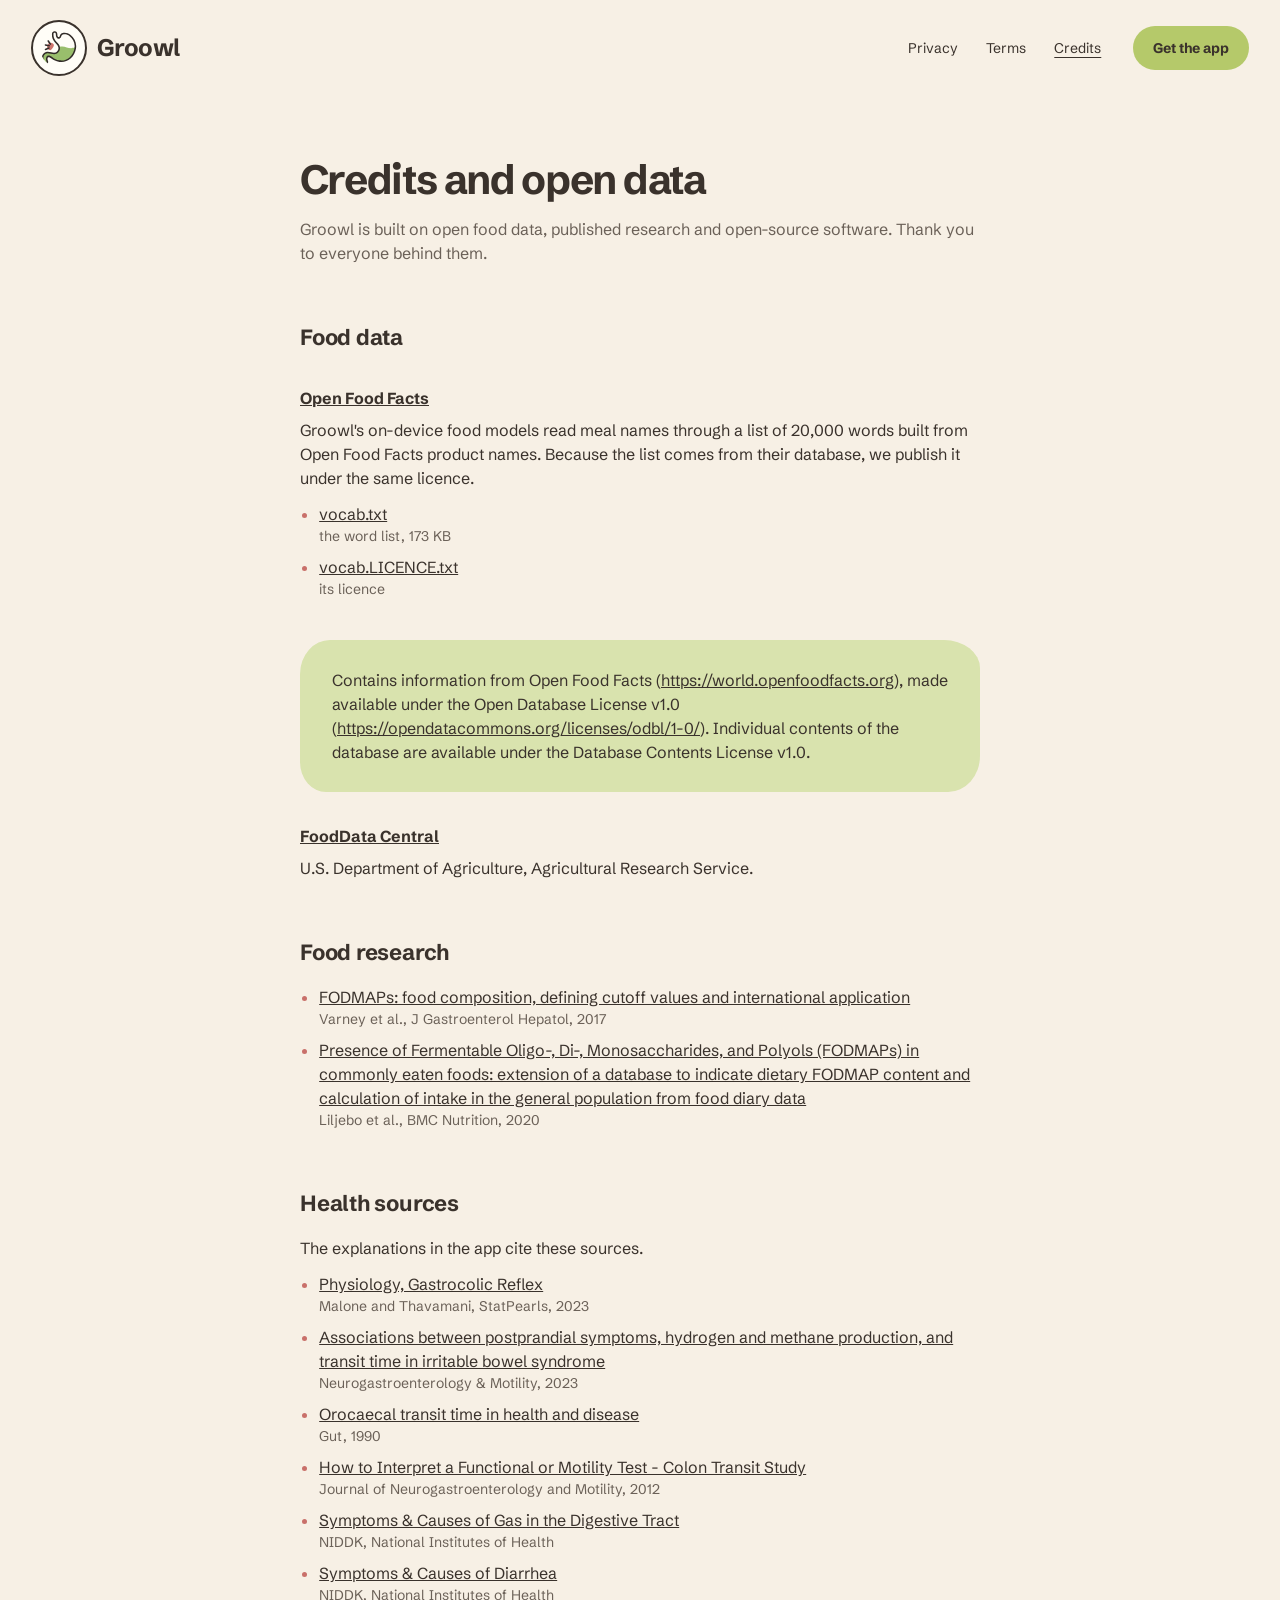
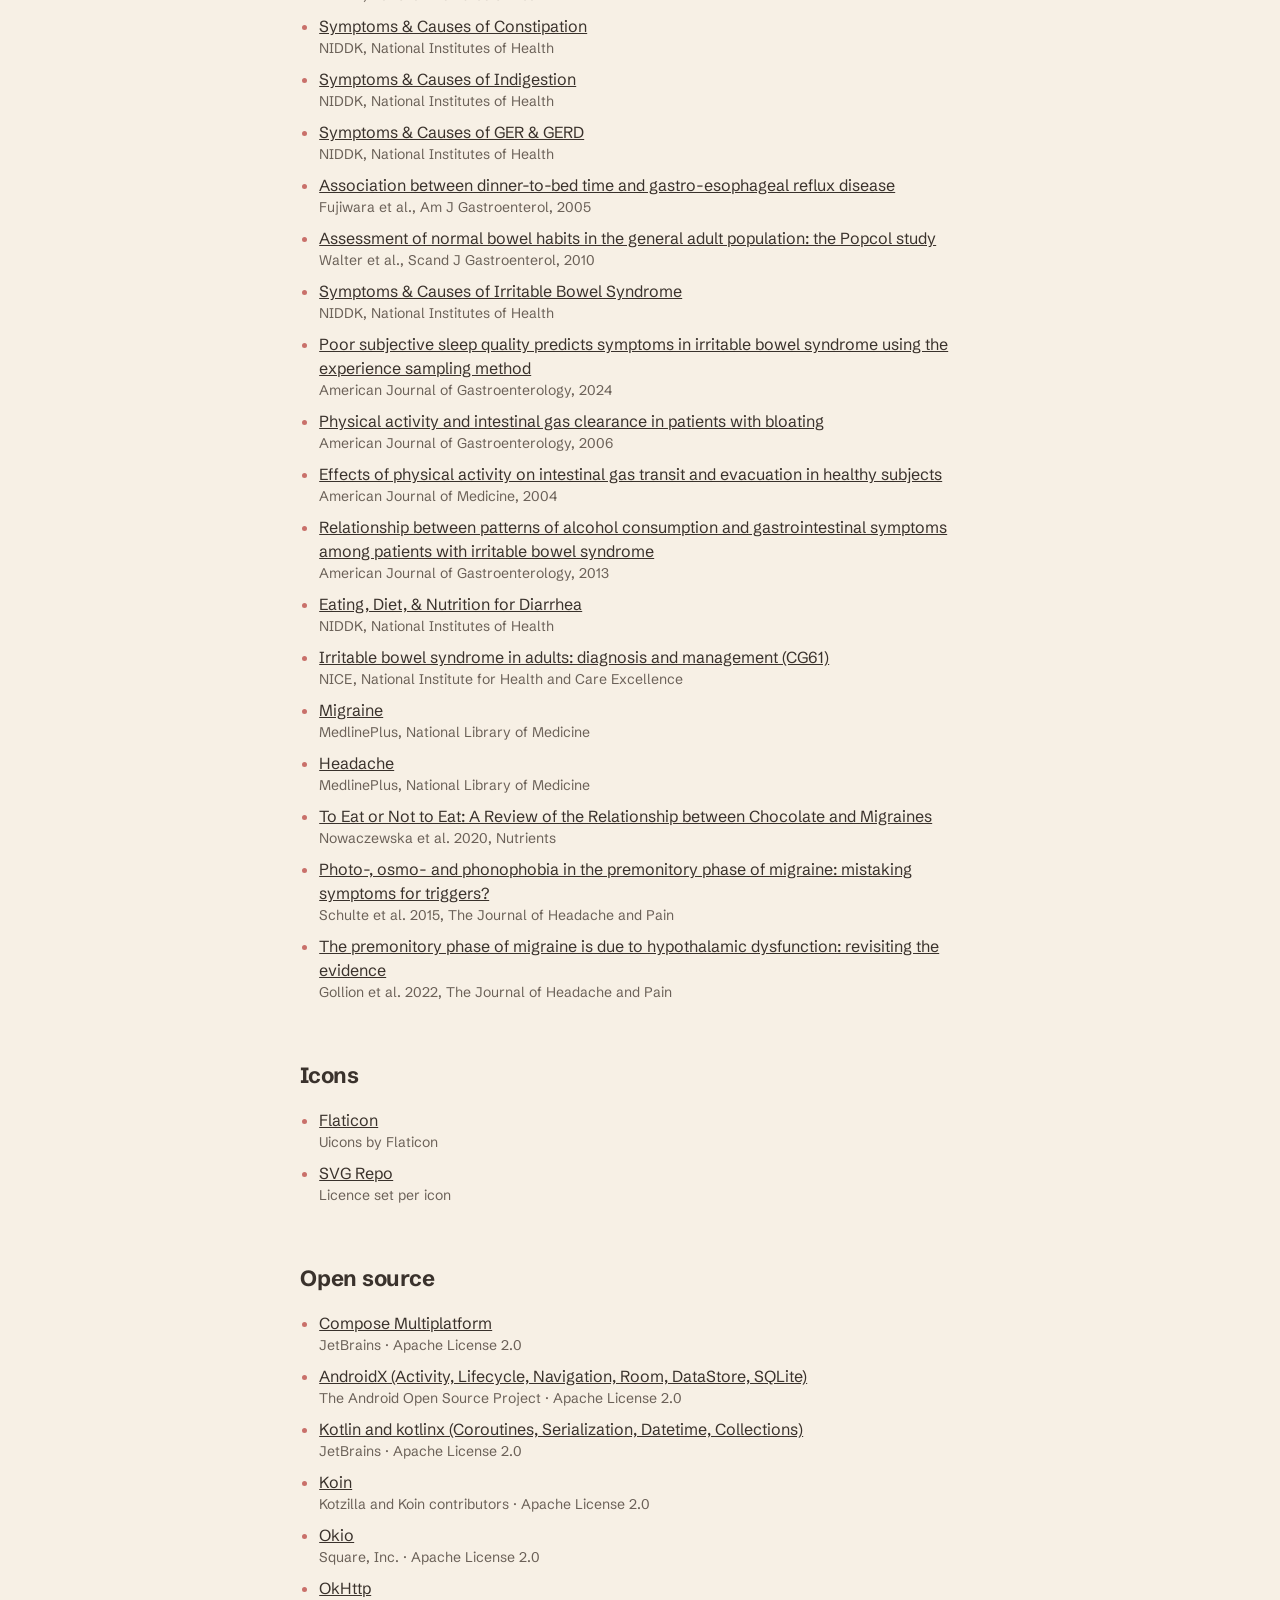
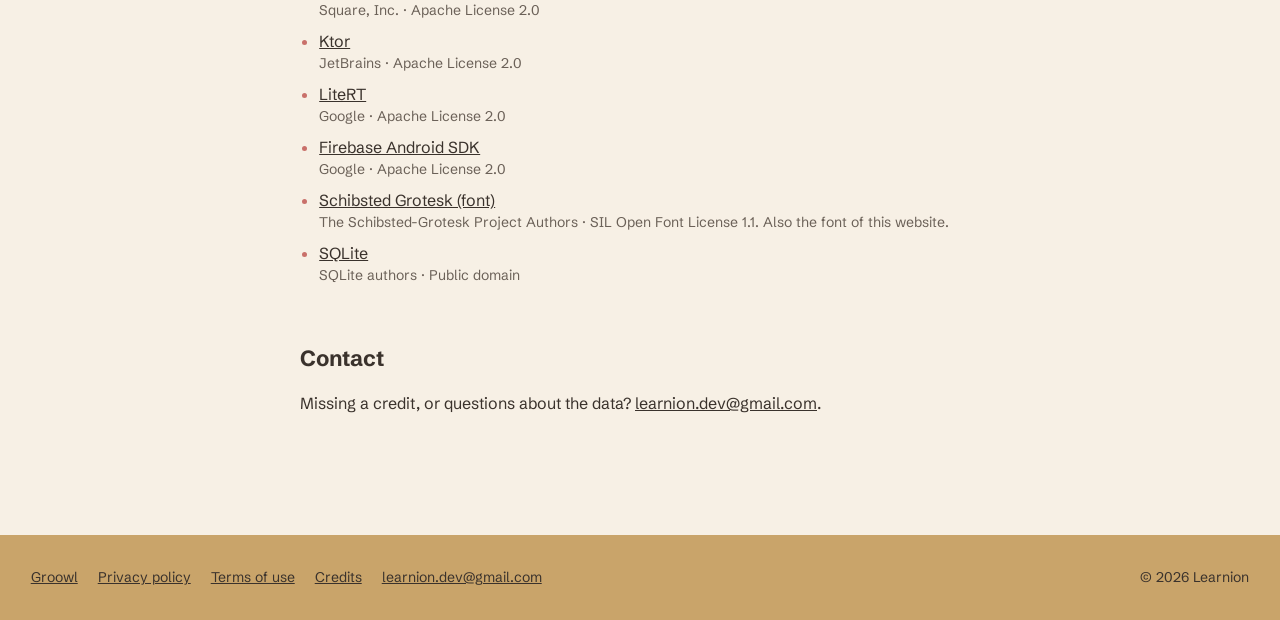
==== data/index.html @ b4c4817c "Updated screenshots and more" ====
<!doctype html>
<html lang="en">
<head>
  <meta charset="utf-8">
  <meta name="viewport" content="width=device-width, initial-scale=1">
  <title>Groowl credits</title>
  <link rel="canonical" href="https://groowl.app/data/">
  <meta name="description" content="The food data, research, icons and open-source software behind Groowl, and the open data files we publish.">
  <link rel="icon" href="../img/logo.svg" type="image/svg+xml">
  <link rel="stylesheet" href="../style.css">
</head>
<body class="doc-page">

<header class="bar">
  <a class="wordmark" href="../index.html"><img class="logo-light" src="../img/logo.svg" alt="" width="56" height="56"><img class="logo-dark" src="../img/logo-dark.svg" alt="" width="56" height="56">Groowl</a>
  <nav class="bar-links" aria-label="Legal">
    <a href="../privacy.html">Privacy</a>
    <a href="../terms.html">Terms</a>
    <a href="./" aria-current="page">Credits</a>
  </nav>
  <a class="btn btn-small" href="https://play.google.com/store/apps/details?id=com.learnion.groowl">Get the app</a>
</header>

<main class="doc">
  <h1>Credits and open data</h1>
  <p class="doc-date">Groowl is built on open food data, published research and open-source software. Thank you to everyone behind them.</p>

  <h2>Food data</h2>
  <h3><a href="https://world.openfoodfacts.org">Open Food Facts</a></h3>
  <p>Groowl's on-device food models read meal names through a list of 20,000 words built from Open Food Facts product names. Because the list comes from their database, we publish it under the same licence.</p>
  <ul>
    <li><a href="vocab.txt" download>vocab.txt</a> <span class="credit-meta">the word list, 173 KB</span></li>
    <li><a href="vocab.LICENCE.txt" download>vocab.LICENCE.txt</a> <span class="credit-meta">its licence</span></li>
  </ul>
  <section class="doc-summary">
    <p>Contains information from Open Food Facts (<a href="https://world.openfoodfacts.org">https://world.openfoodfacts.org</a>), made available under the Open Database License v1.0 (<a href="https://opendatacommons.org/licenses/odbl/1-0/">https://opendatacommons.org/licenses/odbl/1-0/</a>). Individual contents of the database are available under the Database Contents License v1.0.</p>
  </section>
  <h3><a href="https://fdc.nal.usda.gov">FoodData Central</a></h3>
  <p>U.S. Department of Agriculture, Agricultural Research Service.</p>

  <h2>Food research</h2>
  <ul>
    <li><a href="https://pubmed.ncbi.nlm.nih.gov/28244665/">FODMAPs: food composition, defining cutoff values and international application</a> <span class="credit-meta">Varney et al., J Gastroenterol Hepatol, 2017</span></li>
    <li><a href="https://pmc.ncbi.nlm.nih.gov/articles/PMC7499970/">Presence of Fermentable Oligo-, Di-, Monosaccharides, and Polyols (FODMAPs) in commonly eaten foods: extension of a database to indicate dietary FODMAP content and calculation of intake in the general population from food diary data</a> <span class="credit-meta">Liljebo et al., BMC Nutrition, 2020</span></li>
  </ul>

  <h2>Health sources</h2>
  <p>The explanations in the app cite these sources.</p>
  <ul>
      <li><a href="https://www.ncbi.nlm.nih.gov/books/NBK549888/">Physiology, Gastrocolic Reflex</a> <span class="credit-meta">Malone and Thavamani, StatPearls, 2023</span></li>
      <li><a href="https://pmc.ncbi.nlm.nih.gov/articles/PMC10078221/">Associations between postprandial symptoms, hydrogen and methane production, and transit time in irritable bowel syndrome</a> <span class="credit-meta">Neurogastroenterology &amp; Motility, 2023</span></li>
      <li><a href="https://pmc.ncbi.nlm.nih.gov/articles/PMC1378260/">Orocaecal transit time in health and disease</a> <span class="credit-meta">Gut, 1990</span></li>
      <li><a href="https://pmc.ncbi.nlm.nih.gov/articles/PMC3271260/">How to Interpret a Functional or Motility Test - Colon Transit Study</a> <span class="credit-meta">Journal of Neurogastroenterology and Motility, 2012</span></li>
      <li><a href="https://www.niddk.nih.gov/health-information/digestive-diseases/gas-digestive-tract/symptoms-causes">Symptoms &amp; Causes of Gas in the Digestive Tract</a> <span class="credit-meta">NIDDK, National Institutes of Health</span></li>
      <li><a href="https://www.niddk.nih.gov/health-information/digestive-diseases/diarrhea/symptoms-causes">Symptoms &amp; Causes of Diarrhea</a> <span class="credit-meta">NIDDK, National Institutes of Health</span></li>
      <li><a href="https://www.niddk.nih.gov/health-information/digestive-diseases/constipation/symptoms-causes">Symptoms &amp; Causes of Constipation</a> <span class="credit-meta">NIDDK, National Institutes of Health</span></li>
      <li><a href="https://www.niddk.nih.gov/health-information/digestive-diseases/indigestion-dyspepsia/symptoms-causes">Symptoms &amp; Causes of Indigestion</a> <span class="credit-meta">NIDDK, National Institutes of Health</span></li>
      <li><a href="https://www.niddk.nih.gov/health-information/digestive-diseases/acid-reflux-ger-gerd-adults/symptoms-causes">Symptoms &amp; Causes of GER &amp; GERD</a> <span class="credit-meta">NIDDK, National Institutes of Health</span></li>
      <li><a href="https://pubmed.ncbi.nlm.nih.gov/16393212/">Association between dinner-to-bed time and gastro-esophageal reflux disease</a> <span class="credit-meta">Fujiwara et al., Am J Gastroenterol, 2005</span></li>
      <li><a href="https://pubmed.ncbi.nlm.nih.gov/20205503/">Assessment of normal bowel habits in the general adult population: the Popcol study</a> <span class="credit-meta">Walter et al., Scand J Gastroenterol, 2010</span></li>
      <li><a href="https://www.niddk.nih.gov/health-information/digestive-diseases/irritable-bowel-syndrome/symptoms-causes">Symptoms &amp; Causes of Irritable Bowel Syndrome</a> <span class="credit-meta">NIDDK, National Institutes of Health</span></li>
      <li><a href="https://pmc.ncbi.nlm.nih.gov/articles/PMC10758350/">Poor subjective sleep quality predicts symptoms in irritable bowel syndrome using the experience sampling method</a> <span class="credit-meta">American Journal of Gastroenterology, 2024</span></li>
      <li><a href="https://pubmed.ncbi.nlm.nih.gov/17029608/">Physical activity and intestinal gas clearance in patients with bloating</a> <span class="credit-meta">American Journal of Gastroenterology, 2006</span></li>
      <li><a href="https://pubmed.ncbi.nlm.nih.gov/15063815/">Effects of physical activity on intestinal gas transit and evacuation in healthy subjects</a> <span class="credit-meta">American Journal of Medicine, 2004</span></li>
      <li><a href="https://pmc.ncbi.nlm.nih.gov/articles/PMC3697482/">Relationship between patterns of alcohol consumption and gastrointestinal symptoms among patients with irritable bowel syndrome</a> <span class="credit-meta">American Journal of Gastroenterology, 2013</span></li>
      <li><a href="https://www.niddk.nih.gov/health-information/digestive-diseases/diarrhea/eating-diet-nutrition">Eating, Diet, &amp; Nutrition for Diarrhea</a> <span class="credit-meta">NIDDK, National Institutes of Health</span></li>
      <li><a href="https://www.nice.org.uk/guidance/cg61">Irritable bowel syndrome in adults: diagnosis and management (CG61)</a> <span class="credit-meta">NICE, National Institute for Health and Care Excellence</span></li>
      <li><a href="https://medlineplus.gov/migraine.html">Migraine</a> <span class="credit-meta">MedlinePlus, National Library of Medicine</span></li>
      <li><a href="https://medlineplus.gov/headache.html">Headache</a> <span class="credit-meta">MedlinePlus, National Library of Medicine</span></li>
      <li><a href="https://pmc.ncbi.nlm.nih.gov/articles/PMC7146545/">To Eat or Not to Eat: A Review of the Relationship between Chocolate and Migraines</a> <span class="credit-meta">Nowaczewska et al. 2020, Nutrients</span></li>
      <li><a href="https://pmc.ncbi.nlm.nih.gov/articles/PMC4385011/">Photo-, osmo- and phonophobia in the premonitory phase of migraine: mistaking symptoms for triggers?</a> <span class="credit-meta">Schulte et al. 2015, The Journal of Headache and Pain</span></li>
      <li><a href="https://pmc.ncbi.nlm.nih.gov/articles/PMC9745986/">The premonitory phase of migraine is due to hypothalamic dysfunction: revisiting the evidence</a> <span class="credit-meta">Gollion et al. 2022, The Journal of Headache and Pain</span></li>
  </ul>

  <h2>Icons</h2>
  <ul>
    <li><a href="https://www.flaticon.com/uicons">Flaticon</a> <span class="credit-meta">Uicons by Flaticon</span></li>
    <li><a href="https://www.svgrepo.com">SVG Repo</a> <span class="credit-meta">Licence set per icon</span></li>
  </ul>

  <h2>Open source</h2>
  <ul>
    <li><a href="https://github.com/JetBrains/compose-multiplatform">Compose Multiplatform</a> <span class="credit-meta">JetBrains · Apache License 2.0</span></li>
    <li><a href="https://developer.android.com/jetpack/androidx">AndroidX (Activity, Lifecycle, Navigation, Room, DataStore, SQLite)</a> <span class="credit-meta">The Android Open Source Project · Apache License 2.0</span></li>
    <li><a href="https://github.com/Kotlin">Kotlin and kotlinx (Coroutines, Serialization, Datetime, Collections)</a> <span class="credit-meta">JetBrains · Apache License 2.0</span></li>
    <li><a href="https://github.com/InsertKoinIO/koin">Koin</a> <span class="credit-meta">Kotzilla and Koin contributors · Apache License 2.0</span></li>
    <li><a href="https://github.com/square/okio">Okio</a> <span class="credit-meta">Square, Inc. · Apache License 2.0</span></li>
    <li><a href="https://github.com/square/okhttp">OkHttp</a> <span class="credit-meta">Square, Inc. · Apache License 2.0</span></li>
    <li><a href="https://github.com/ktorio/ktor">Ktor</a> <span class="credit-meta">JetBrains · Apache License 2.0</span></li>
    <li><a href="https://github.com/google-ai-edge/LiteRT">LiteRT</a> <span class="credit-meta">Google · Apache License 2.0</span></li>
    <li><a href="https://github.com/firebase/firebase-android-sdk">Firebase Android SDK</a> <span class="credit-meta">Google · Apache License 2.0</span></li>
    <li><a href="https://github.com/schibsted/schibsted-grotesk">Schibsted Grotesk (font)</a> <span class="credit-meta">The Schibsted-Grotesk Project Authors · SIL Open Font License 1.1. Also the font of this website.</span></li>
    <li><a href="https://www.sqlite.org/copyright.html">SQLite</a> <span class="credit-meta">SQLite authors · Public domain</span></li>
  </ul>

  <h2>Contact</h2>
  <p>Missing a credit, or questions about the data? <a href="mailto:learnion.dev@gmail.com?subject=Groowl%20credits">learnion.dev@gmail.com</a>.</p>
</main>

<footer class="doc-foot">
  <p class="foot-links"><a href="../index.html">Groowl</a> <a href="../privacy.html">Privacy policy</a> <a href="../terms.html">Terms of use</a> <a href="./">Credits</a> <a href="mailto:learnion.dev@gmail.com">learnion.dev@gmail.com</a></p>
  <p>© 2026 Learnion</p>
</footer>
</body>
</html>
---- style.css ----
/* Groowl landing page. Colours come from the app (core/ui/theme/color/Colors.kt) and the logo. */

/* Self-hosted so visitors' IPs never reach Google (GDPR). Variable font: one file covers 400-700. */
@font-face {
  font-family: "Schibsted Grotesk";
  font-weight: 400 700;
  font-display: swap;
  src: url(fonts/schibsted-grotesk-latin-ext.woff2) format("woff2");
  unicode-range: U+0100-02BA, U+02BD-02C5, U+02C7-02CC, U+02CE-02D7, U+02DD-02FF, U+0304, U+0308, U+0329, U+1D00-1DBF, U+1E00-1E9F, U+1EF2-1EFF, U+2020, U+20A0-20AB, U+20AD-20C4, U+2113, U+2C60-2C7F, U+A720-A7FF;
}
@font-face {
  font-family: "Schibsted Grotesk";
  font-weight: 400 700;
  font-display: swap;
  src: url(fonts/schibsted-grotesk-latin.woff2) format("woff2");
  unicode-range: U+0000-00FF, U+0131, U+0152-0153, U+02BB-02BC, U+02C6, U+02DA, U+02DC, U+0304, U+0308, U+0329, U+2000-206F, U+20AC, U+2122, U+2191, U+2193, U+2212, U+2215, U+FEFF, U+FFFD;
}

:root {
  --bg: #F7F0E5;
  --surface: #FFFDF7;
  --step: #EFE7DA;
  --ink: #3A322C;
  --muted: #6B6158;
  --accent: #B5C96A;
  --on-accent: #3A322C;

  /* the logo's three off-register fills */
  --olive: #B5C96A;
  --ochre: #C9A46A;
  --clay: #C9706A;
  --field-olive: #D9E3AE;
  --field-ochre: #E6D2AE;
  --field-clay: #EBC2BE;

  --s-display: clamp(40px, 6vw, 96px);
  --s-head: clamp(28px, 3.2vw, 52px);
  --s-statement: clamp(20px, 1.9vw, 28px);
  --s-body: 16px;
  --s-small: 14px;

  --margin: clamp(16px, 2.4vw, 36px);
  --gap: clamp(120px, 14vw, 220px);
  --sketch-radius: 30px 36px 32px 26px / 34px 28px 36px 30px;
  --ease: cubic-bezier(.2, .7, .2, 1);
  color-scheme: light;
}

@media (prefers-color-scheme: dark) {
  :root:not([data-theme="light"]) {
    --bg: #191A17; --surface: #262724; --step: #222420; --ink: #F5EFE4; --muted: #B8AFA2;
    --field-olive: #3A4426; --field-ochre: #4A3D27; --field-clay: #4C2F2C;
    color-scheme: dark;
  }
}
:root[data-theme="dark"] {
  --bg: #191A17; --surface: #262724; --step: #222420; --ink: #F5EFE4; --muted: #B8AFA2;
  --field-olive: #3A4426; --field-ochre: #4A3D27; --field-clay: #4C2F2C;
  color-scheme: dark;
}

*, *::before, *::after { box-sizing: border-box; }
html { -webkit-text-size-adjust: 100%; }
body {
  margin: 0;
  background: var(--bg);
  color: var(--ink);
  font-family: "Schibsted Grotesk", system-ui, sans-serif;
  font-size: var(--s-body);
  line-height: 1.5;
  overflow-x: clip;
  transition: background-color .4s, color .4s;
}
img { display: block; max-width: 100%; height: auto; }
a { color: inherit; }
h1, h2, p { margin: 0; }
:focus-visible { outline: 3px solid var(--clay); outline-offset: 4px; border-radius: 6px; }
::selection { background: var(--olive); color: #3A322C; }
.sr { position: absolute; width: 1px; height: 1px; overflow: hidden; clip-path: inset(50%); white-space: nowrap; }

/* ---------- the logo's device: ink line over a colour patch slipped out of register ---------- */
.sketch { position: relative; isolation: isolate; margin: 0; }
.sketch::before {
  content: "";
  position: absolute; inset: 0; z-index: -1;
  background: var(--tone, var(--olive));
  border-radius: var(--sketch-radius);
  transform: translate(14px, 14px) rotate(1.6deg);
}
.sketch img, .sketch video {
  border: 3px solid var(--ink);
  border-radius: var(--sketch-radius);
  background: var(--surface);
}
.tone-olive { --tone: var(--olive); --field: var(--field-olive); }
.tone-ochre { --tone: var(--ochre); --field: var(--field-ochre); }
.tone-clay { --tone: var(--clay); --field: var(--field-clay); }
.tone-ink { --tone: var(--ink); --field: var(--ink); }

/* ---------- bar ---------- */
.bar {
  position: absolute; inset: 0 0 auto; z-index: 5;
  display: flex; align-items: center; gap: 32px;
  padding: 20px var(--margin);
  font-size: var(--s-small);
}
.wordmark {
  display: flex; align-items: center; gap: 10px;
  font-weight: 700; font-size: 24px; letter-spacing: -0.02em; text-decoration: none;
}
.wordmark img { width: 56px; height: 56px; padding: 7px; border-radius: 50%; background: var(--surface); border: 2px solid var(--ink); }
.logo-dark { display: none; }
.bar-links { display: flex; gap: 28px; margin-left: auto; }
.bar-links a { text-decoration: none; }
.bar-links a:hover { text-decoration: underline; text-underline-offset: 4px; }

.btn {
  display: inline-flex; align-items: center; justify-content: center;
  border-radius: 999px; background: var(--accent); color: var(--on-accent);
  font-weight: 700; text-decoration: none;
  transition: transform .2s var(--ease), background-color .2s;
}
.btn-small { padding: 10px 20px; min-height: 44px; }
.btn:hover { background: var(--ochre); }
.btn:active, .play:active { transform: scale(.96); }
.play { display: inline-block; border-radius: 10px; transition: transform .2s var(--ease); }
.play:hover { transform: translateY(-2px); }
.play img { width: 188px; height: auto; }

/* ---------- phone frame: an Android bezel drawn in CSS around a real screenshot ---------- */
.device {
  position: relative;
  padding: 2.6%;
  background: #2A2420;
  border: 2px solid #4A403A;
  border-radius: 13% / 6%;
}
.device::before { /* punch-hole camera */
  content: ""; position: absolute; z-index: 2; top: 2.6%; left: 50%;
  width: 3.4%; aspect-ratio: 1; border-radius: 50%;
  background: #120F0D; transform: translateX(-50%);
}
.device::after { /* power key */
  content: ""; position: absolute; right: -2.4%; top: 22%;
  width: 1.6%; height: 9%; border-radius: 0 3px 3px 0; background: #4A403A;
}
:root[data-theme="dark"] .device { border-color: #6E625A; }
@media (prefers-color-scheme: dark) { :root:not([data-theme="light"]) .device { border-color: #6E625A; } }
.device-screen { overflow: hidden; border-radius: 10% / 4.6%; background: #F7F0E5; }
.device-screen img, .device-screen video { display: block; width: 100%; height: auto; }

/* ---------- hero ---------- */
.hero {
  display: grid; grid-template-columns: repeat(12, 1fr); column-gap: 24px; align-items: center;
  min-height: 100svh; padding: 112px var(--margin) 48px;
  overflow: clip;
}
.hero-text { grid-column: 1 / 6; position: relative; z-index: 1; }
.hero-title { font-size: clamp(40px, 4.6vw, 76px); font-weight: 700; letter-spacing: -0.045em; line-height: .95; }
.hero-lede { max-width: 34ch; margin: 24px 0 28px; font-size: 18px; line-height: 1.4; }
.hero-facts { display: flex; flex-wrap: wrap; gap: 8px 24px; margin: 28px 0 0; padding: 0; list-style: none; font-size: var(--s-small); }
.hero-facts li { display: flex; align-items: center; gap: 8px; }
.hero-facts li::before { content: ""; width: 8px; height: 8px; border-radius: 50%; background: var(--olive); }

/* three phones fanned on one tilted plane, two real UI cards lifted off it */
.hero-stage { grid-column: 6 / 13; height: min(82svh, 760px); perspective: 2000px; }
.fan {
  --phone: min(15.5vw, 280px);
  position: relative; height: 100%;
  transform-style: preserve-3d;
  transform: rotateX(16deg) rotateY(-20deg) rotateZ(5deg);
}
.fan .device { position: absolute; width: var(--phone); }
.fan-back  { left: 2%;  top: 10%; transform: translateZ(-90px); }
.fan-front { left: 34%; top: 2%;  transform: translateZ(40px); }
.fan-side  { left: 66%; top: 14%; transform: translateZ(-30px); }
.fan-side .device-screen { aspect-ratio: 1080 / 2424; }
.fan-side .device-screen img { height: 100%; object-fit: cover; object-position: top; }
.chip { position: absolute; width: calc(var(--phone) * 1.15); isolation: isolate; }
.chip::before {
  content: ""; position: absolute; inset: 0; z-index: -1;
  background: var(--tone); border-radius: 18px; transform: translate(10px, 10px) rotate(2deg);
}
.chip img { border: 2.5px solid #3A322C; border-radius: 18px; background: #FFFDF7; }
.chip-symptom { left: 58%; top: 2%; transform: translateZ(160px) rotateZ(-4deg); }
.chip-dots { left: 12%; bottom: 8%; transform: translateZ(200px) rotateZ(3deg); }

/* ---------- flows: words left, the real app right ---------- */
.flows { overflow-x: clip; display: grid; gap: clamp(120px, 12vw, 200px); padding: var(--gap) var(--margin) 0; }
.flow, .showcase-stage {
  display: grid; grid-template-columns: repeat(12, 1fr); column-gap: 24px; align-items: center;
}
.flow-text { grid-column: 1 / 7; }
.flow-title { font-size: var(--s-head); font-weight: 700; letter-spacing: -0.04em; line-height: 1; }
.flow-lede { max-width: 34ch; margin-top: 20px; font-size: 18px; line-height: 1.4; }
.flow-points { max-width: 40ch; margin: 28px 0 0; padding-left: 1.1em; display: grid; gap: 10px; }
.flow-points li::marker { color: var(--clay); }
/* every flow shows a whole phone screen inside the CSS device frame */
.flows { --phone-w: 290px; --phone-h: calc(var(--phone-w) * 2424 / 1080); }
.flow-media { grid-column: 8 / 13; justify-self: start; width: calc(var(--phone-w) * 1.055); margin: 0; perspective: 1400px; position: relative; isolation: isolate; }
.flow-media::before { /* the logo's colour patch, slipped out of register behind the phone */
  content: ""; position: absolute; inset: 14% -22% -2% -18%; z-index: -1;
  background: var(--tone); border-radius: 40% 46% 38% 52% / 34% 30% 40% 36%;
}
.flow-media .device { transform: rotateY(-16deg) rotateX(5deg); transition: transform 1.1s var(--ease); }
.flow-media.is-in .device, .flow-media:hover .device { transform: rotateY(-6deg) rotateX(2deg); }
.flow-video { display: block; width: 100%; height: var(--phone-h); object-fit: cover; object-position: top; }
.showcase-frame .device, .showcase-frame.is-in .device { transform: rotateY(-6deg) rotateX(2deg); }

/* the third flow: pinned, the app's own screen pans with the scroll */
.showcase { grid-template-columns: 1fr; }
.showcase-stage { grid-column: 1 / -1; }
.showcase-clip {
  position: relative; overflow: hidden;
  width: var(--phone-w); height: var(--phone-h);
}
.showcase-screen {
  width: 100%; height: auto; max-width: none;
  border: 0; border-radius: 0;
  transform: translateY(-12.8%); /* without the scroll handler, rest on the pattern card (520 / 4061) */
  will-change: transform;
}
/* the app bar stays put while the screen scrolls under it, as in the app */
.showcase-bar {
  position: absolute; inset: 0 0 auto; height: calc(100% * 330 / 2424);
  background: url("img/screen-symptom-long.webp") top / 100% auto no-repeat;
}
.showcase-notes { list-style: none; max-width: 40ch; margin: 32px 0 0; padding: 0; display: grid; gap: 20px; }
.note { padding-left: 20px; border-left: 4px solid transparent; transition: opacity .4s var(--ease), border-color .4s; }
.pinned .showcase { height: 200svh; align-items: start; }
.pinned .showcase-stage { position: sticky; top: 0; height: 100svh; }
.pinned .note:not(.is-active) { opacity: .32; }
.pinned .note.is-active { border-left-color: var(--olive); }

/* ---------- features: one line each, three real screens ---------- */
.features { padding: var(--gap) var(--margin) 0; }
.features-title { font-size: var(--s-head); font-weight: 700; letter-spacing: -0.04em; line-height: 1; margin-bottom: 48px; }
.feature-shots { display: flex; justify-content: center; gap: clamp(20px, 4vw, 64px); margin-top: 72px; }
.feature-shots figure { width: min(240px, 28vw); margin: 0; }
.feature-shots figcaption { margin-top: 16px; font-size: var(--s-small); color: var(--muted); text-align: center; }
.feature-shots figcaption strong { display: block; margin-bottom: 2px; font-size: var(--s-body); color: var(--ink); }
section[id] { scroll-margin-top: 24px; }
.feature-shots figure:nth-child(2) { margin-top: 32px; }

/* ---------- switches ---------- */
.switches { padding-top: var(--gap); }
.switches-title {
  padding: 0 var(--margin) 48px;
  font-size: var(--s-head); font-weight: 700; letter-spacing: -0.04em; line-height: 1;
}
.bands { list-style: none; margin: 0; padding: 0; }
.band {
  display: flex; align-items: center; justify-content: space-between; gap: 24px;
  padding: 22px var(--margin);
  transition: background-color .45s var(--ease);
}
.band-line { display: block; font-size: var(--s-statement); font-weight: 700; letter-spacing: -0.02em; color: var(--muted); transition: color .3s; }
.band-more { display: block; max-width: 58ch; margin-top: 8px; font-size: var(--s-body); max-height: 0; opacity: 0; overflow: hidden; transition: max-height .45s var(--ease), opacity .35s; }
.band.is-on { background: var(--field); }
.band.is-on .band-line { color: var(--ink); }
.band.is-on .band-more { max-height: 6em; opacity: 1; }
.band.tone-ink.is-on { background: var(--surface); }
.switch {
  flex: none; position: relative;
  width: 2.6em; height: 1.4em; font-size: var(--s-statement);
  border: 3px solid var(--ink); border-radius: 999px;
  background: var(--bg); cursor: pointer;
  transition: background-color .25s, transform .15s;
}
.switch::after {
  content: ""; position: absolute; top: 50%; left: .14em;
  width: .9em; height: .9em; border-radius: 50%;
  background: var(--ink); transform: translateY(-50%);
  transition: transform .3s var(--ease);
}
.switch[aria-checked="true"] { background: var(--tone); }
.switch[aria-checked="true"]::after { transform: translate(1.1em, -50%); }
.tone-ink .switch[aria-checked="true"]::after { background: var(--bg); }
.switch:active { transform: scale(.94); }

/* ---------- faq ---------- */
.faq { display: grid; grid-template-columns: repeat(12, 1fr); column-gap: 24px; padding: var(--gap) var(--margin); }
.faq-title { grid-column: 1 / -1; font-size: var(--s-head); font-weight: 700; letter-spacing: -0.04em; line-height: 1; margin-bottom: 80px; }
.faq-list { grid-column: 5 / 13; display: grid; gap: 12px; }
.faq details { border-radius: 18px; padding: 12px 24px; margin: 0 -24px; transition: background-color .3s; }
.faq details[open] { background: var(--step); }
.faq summary {
  list-style: none; cursor: pointer;
  display: flex; justify-content: space-between; align-items: center; gap: 24px;
  font-size: 18px; padding: 10px 0;
}
.faq summary::-webkit-details-marker { display: none; }
.faq summary::after {
  content: ""; flex: none; width: 12px; height: 12px;
  border-right: 2.5px solid var(--ink); border-bottom: 2.5px solid var(--ink);
  transform: rotate(45deg) translateY(-3px); transition: transform .3s var(--ease);
}
.faq details[open] summary::after { transform: rotate(-135deg); }
.faq summary:hover { color: var(--muted); }
.faq details p { max-width: 52ch; padding: 4px 0 16px; font-size: var(--s-body); }

/* ---------- close, inverted ---------- */
.close {
  min-height: 0;
  display: flex; flex-direction: column; justify-content: space-between;
  padding: 120px var(--margin) 40px;
  background: #3A322C; color: #F7F0E5;
}
/* the logo's ink line turns light on the dark page; the page's own theme switch flips it too */
:root[data-theme="dark"] .logo-light { display: none; }
:root[data-theme="dark"] .logo-dark { display: block; }
@media (prefers-color-scheme: dark) {
  :root:not([data-theme="light"]) .logo-light { display: none; }
  :root:not([data-theme="light"]) .logo-dark { display: block; }
}
:root[data-theme="dark"] .close { background: #F7F0E5; color: #3A322C; }
@media (prefers-color-scheme: dark) { :root:not([data-theme="light"]) .close { background: #F7F0E5; color: #3A322C; } }
.close-title { max-width: 9em; font-size: var(--s-display); font-weight: 700; letter-spacing: -0.045em; line-height: .92; }
.close-foot { display: flex; justify-content: space-between; align-items: flex-end; gap: 24px; margin-top: 80px; }
.close-foot p { max-width: 34ch; font-size: var(--s-body); }

/* ---------- footer ---------- */
.foot {
  min-height: 0;
  display: flex; flex-direction: column;
  padding: 40px var(--margin) 28px;
  background: var(--ochre); color: #3A322C;
}
.foot-top { display: flex; justify-content: space-between; gap: 24px; font-size: var(--s-small); }
.foot-note { display: flex; gap: 12px; align-items: flex-start; max-width: 52ch; }
.foot-note img { flex: none; padding: 6px; border-radius: 50%; background: #FFFDF7; border: 2px solid #3A322C; }
.foot-title { margin-top: 120px; font-size: clamp(36px, 7vw, 120px); font-weight: 700; letter-spacing: -0.05em; line-height: .92; }
.foot-title a { text-decoration: none; }
.foot-title a:hover { text-decoration: underline; text-decoration-thickness: .06em; text-underline-offset: .08em; }
.foot-meta {
  display: grid; grid-template-columns: 1fr 2fr 1fr; gap: 24px; align-items: start;
  margin-top: 40px; font-size: var(--s-small);
}
.foot-meta p:last-child { text-align: right; }
.foot-links { display: flex; flex-wrap: wrap; gap: 8px 20px; }

/* ---------- privacy and terms pages ---------- */
.doc-page .bar { position: static; }
.doc { max-width: 68ch; margin: 0 auto; padding: 64px var(--margin) 120px; box-sizing: content-box; }
.doc h1 { font-size: var(--s-head); font-weight: 700; letter-spacing: -0.04em; line-height: 1; }
.doc-date { margin-top: 16px; color: var(--muted); font-size: var(--s-small); }
.doc h2 { margin: 56px 0 16px; font-size: 22px; letter-spacing: -0.01em; }
.doc h3 { margin: 32px 0 8px; font-size: var(--s-body); }
.doc p, .doc li { font-size: var(--s-body); }
.doc p + p, .doc ul + p { margin-top: 14px; }
.doc ul { margin: 12px 0 0; padding-left: 1.2em; display: grid; gap: 8px; }
.doc li::marker { color: var(--clay); }
.doc { overflow-wrap: anywhere; } /* long URLs in the ODbL notice on narrow phones */
.credit-meta { display: block; color: var(--muted); font-size: var(--s-small); }
.doc-summary { margin-top: 40px; padding: 28px 32px; background: var(--field-olive); border-radius: var(--sketch-radius); }
.doc-summary h2 { margin-top: 0; }
.doc-foot { display: flex; justify-content: space-between; flex-wrap: wrap; gap: 16px; padding: 32px var(--margin); background: var(--ochre); color: #3A322C; font-size: var(--s-small); }
.bar-links a[aria-current="page"] { text-decoration: underline; text-underline-offset: 4px; }

/* ---------- entrances (content stays visible without script) ---------- */
.hero-title, .hero-lede, .hero .play, .hero-facts { animation: rise .9s var(--ease) both; }
.hero-lede { animation-delay: .08s; }
.hero .play { animation-delay: .16s; }
.hero-facts { animation-delay: .24s; }
.fan .device { animation: rise-phone 1.1s var(--ease) both; }
.fan-back { animation-delay: .1s; }
.fan-front { animation-delay: .2s; }
.fan-side { animation-delay: .3s; }
.chip { animation: rise-phone 1s var(--ease) .5s both, drift 7s ease-in-out 1.6s infinite alternate; }
@keyframes rise-phone { from { opacity: 0; translate: 0 60px; } }
@keyframes drift { to { translate: 0 -12px; } }
@keyframes rise { from { opacity: 0; transform: translateY(24px); } }
.sketch img, .sketch video { transition: transform .4s var(--ease); }
.sketch:hover > img, .sketch:hover > video { transform: translate(-4px, -4px); }
.js .faq-list details.reveal:nth-child(2) { transition-delay: .06s; }
.js .faq-list details.reveal:nth-child(3) { transition-delay: .12s; }
.js .faq-list details.reveal:nth-child(4) { transition-delay: .18s; }
.js .faq-list details.reveal:nth-child(5) { transition-delay: .24s; }
.js .faq-list details.reveal:nth-child(6) { transition-delay: .3s; }

.js .reveal { opacity: 0; transform: translateY(24px); transition: opacity .7s var(--ease), transform .7s var(--ease); }
.js .reveal.is-in { opacity: 1; transform: none; }
.js .flow-media.reveal { transition-delay: .12s; }
.js .close-foot.reveal { transition-delay: .12s; }

@media (min-width: 1025px) {
  .close { min-height: 90svh; }
}

/* ---------- tablet ---------- */
@media (max-width: 1024px) {
  .hero { grid-template-columns: 1fr; row-gap: 24px; }
  .hero-text, .hero-stage { grid-column: 1; }
  .hero-stage { height: 80vw; }
  .fan { --phone: 26vw; }
  .fan-back { left: 10%; }
  .fan-front { left: 38%; }
  .fan-side { left: 66%; }
  .chip-dots { left: 16%; }
  .flows { --phone-w: min(280px, 34vw); }
  .bar-links { display: none; }
  .doc-page .bar-links { display: flex; gap: 16px; margin-left: auto; }
  .doc-page .bar .btn-small { display: none; }
  .bar .btn-small { margin-left: auto; }
  .faq-list { grid-column: 1 / -1; }
  .faq details { margin: 0 calc(var(--margin) * -1); padding: 8px var(--margin); }
}

/* ---------- phone: its own composition ---------- */
@media (max-width: 720px) {
  :root { --s-body: 16px; --gap: 96px; }
  .bar { padding: 14px var(--margin); }
  .hero { padding: 96px var(--margin) 24px; min-height: 0; }
  .hero-title { font-size: 10vw; }
  .hero-lede { font-size: 16px; margin: 20px 0 24px; }
  .hero-stage { height: 132vw; margin-top: 32px; }
  .fan { --phone: 38vw; }
  .fan-back { left: -2%; }
  .fan-front { left: 28%; }
  .fan-side { left: 60%; }
  .chip { width: 50vw; }
  .chip-symptom { top: 14%; }
  .chip-dots { left: 6%; }
  .flow, .showcase-stage { grid-template-columns: 1fr; row-gap: 40px; }
  .flow-text, .flow-media { grid-column: 1; }
  .pinned .showcase-stage { row-gap: 16px; align-content: center; }
  .pinned .showcase .flow-lede, .pinned .showcase-notes .note:not(.is-active) { display: none; }
  .pinned .showcase-notes { margin-top: 16px; min-height: 5.5em; }
  .flow-title { font-size: 7.4vw; }
  .flow-lede { font-size: 16px; margin-top: 16px; }
  .flow-media { width: min(260px, 80%); }
  .flows { --phone-w: min(240px, 26svh); }
  .switches-title { font-size: 7.4vw; }
  .features-title { font-size: 7.4vw; margin-bottom: 32px; }
  .feature-shots { gap: 12px; margin-top: 48px; }
  .feature-shots figure { width: calc((100vw - 2 * var(--margin) - 24px) / 3); }
  .feature-shots figcaption { font-size: 12px; }
  .feature-shots figure:nth-child(2) { margin-top: 16px; }
  .band-line { font-size: min(5.4vw, 20px); }
  .switch { font-size: 20px; }
  .faq-title { font-size: 8.6vw; margin-bottom: 40px; }
  .faq summary { font-size: 16px; }
  .faq details { margin: 0 calc(var(--margin) * -1); padding: 8px var(--margin); border-radius: 0; }
  .close { min-height: 0; padding-top: 80px; }
  .close-foot { margin-top: 48px; }
  .close-title { font-size: 8.6vw; }
  .close-foot { display: block; }
  .close-foot p { margin-bottom: 24px; }
  .foot-top { flex-direction: column; }
  .foot-title { font-size: 9vw; margin-top: 72px; }
  .foot-meta { grid-template-columns: 1fr; gap: 10px; }
  .foot-meta p:last-child { text-align: left; }
}

@media (prefers-reduced-motion: reduce) {
  .hero-title, .hero-lede, .hero .play, .hero-facts, .fan .device, .chip { animation: none; }
  .js .reveal { opacity: 1; transform: none; transition: none; }
  .band, .band-more, .switch::after, .note { transition: none !important; }
}
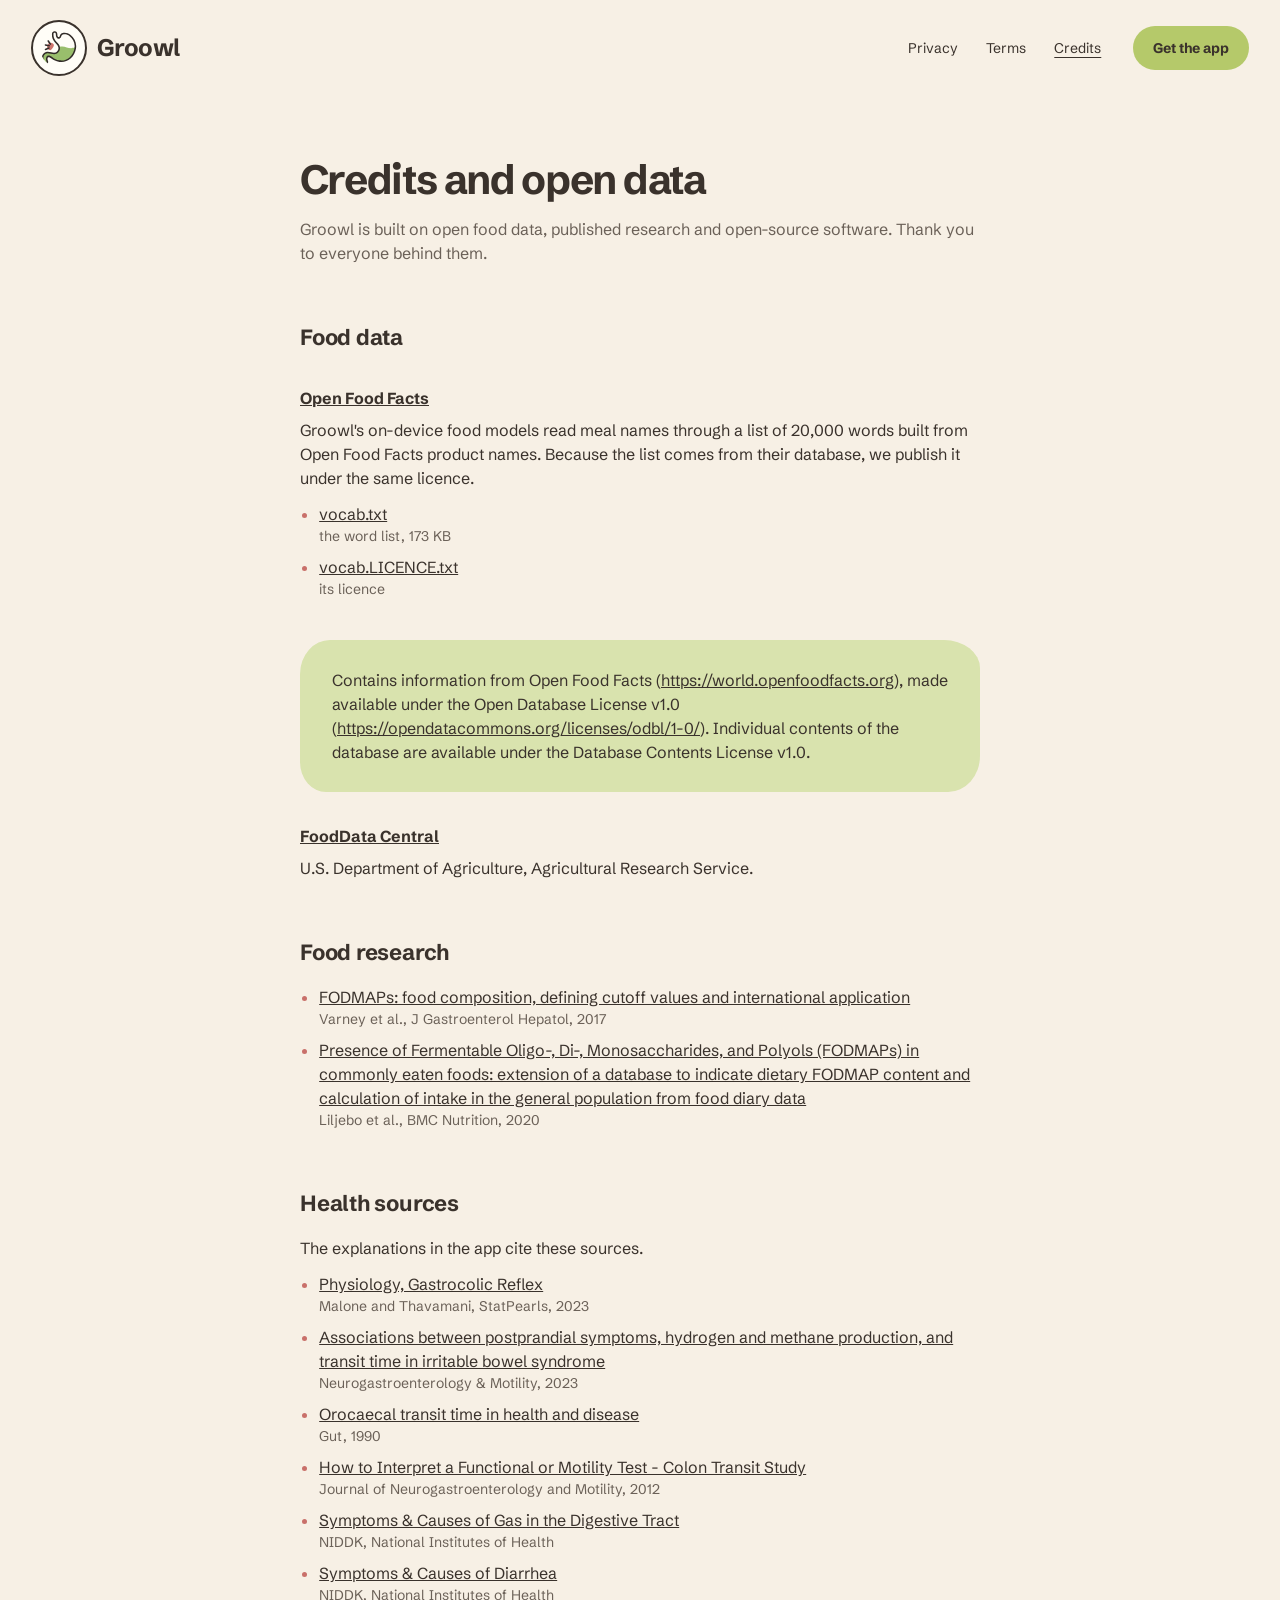
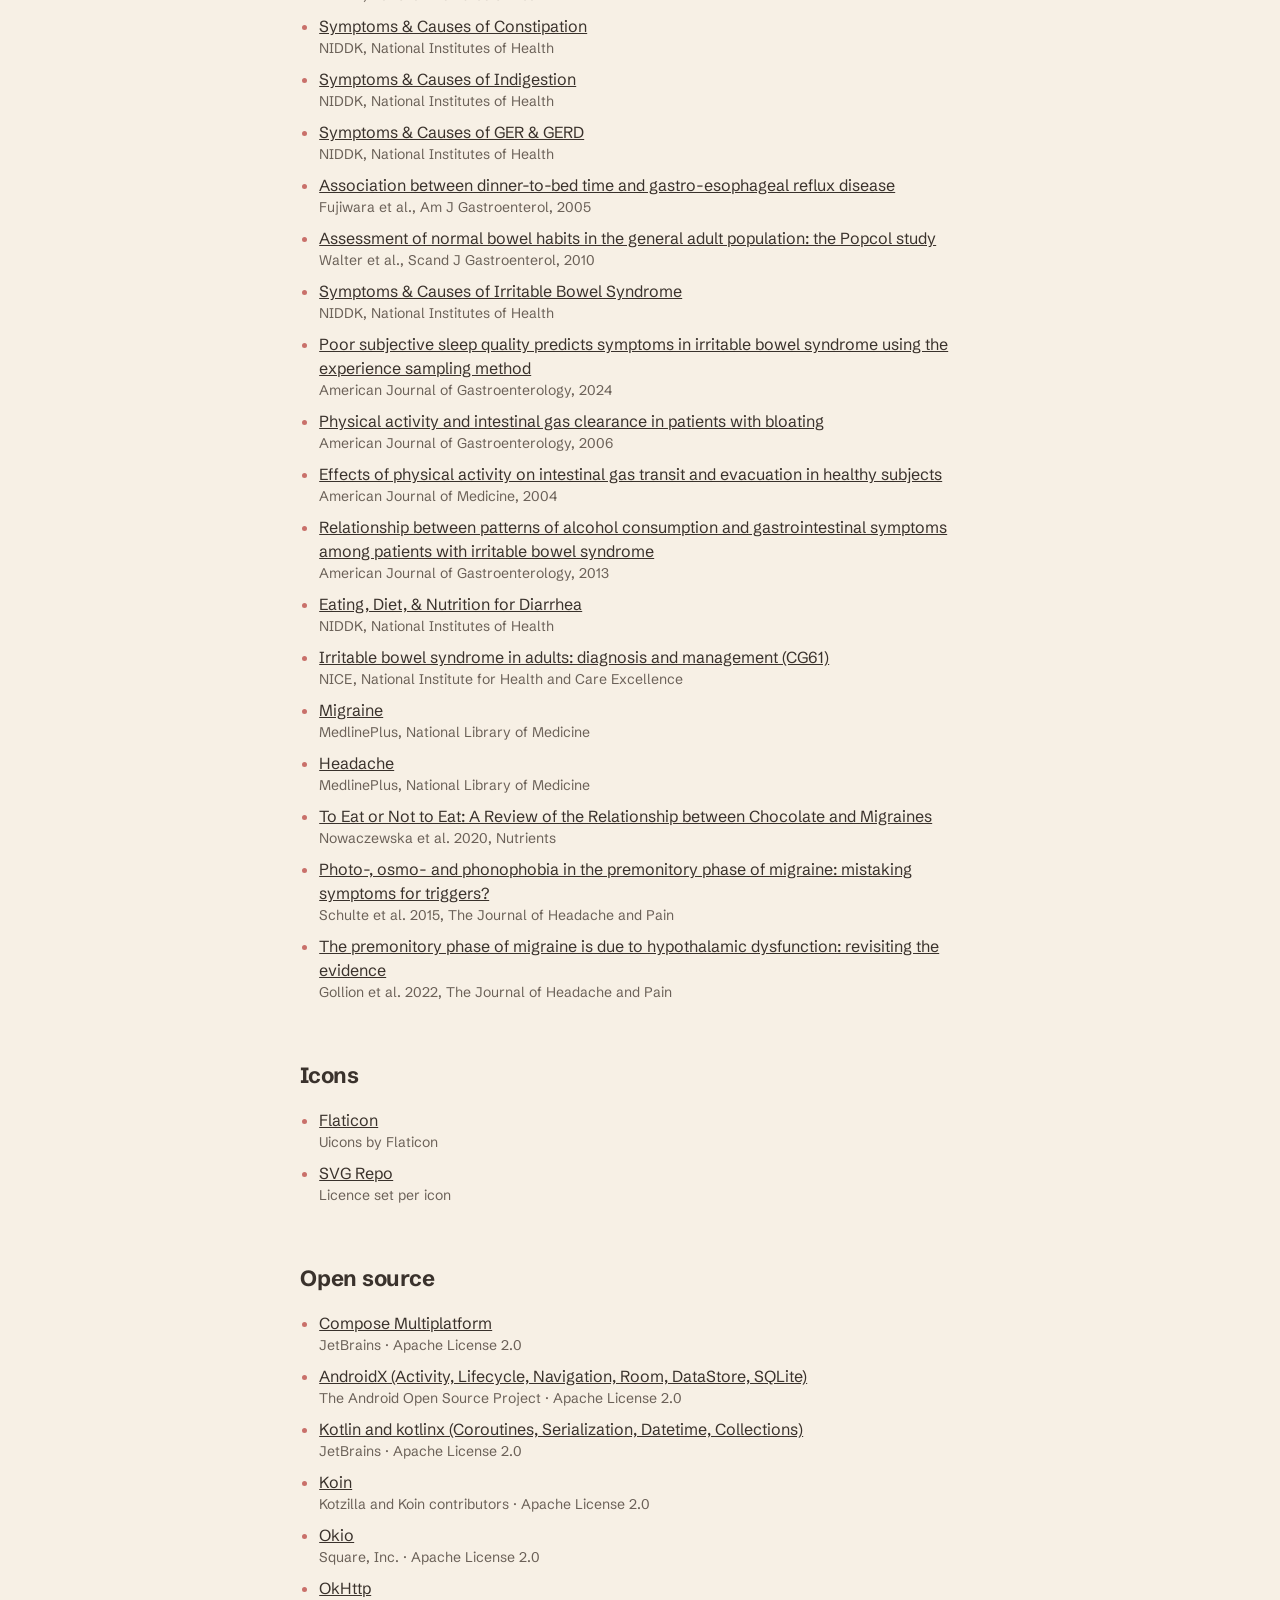
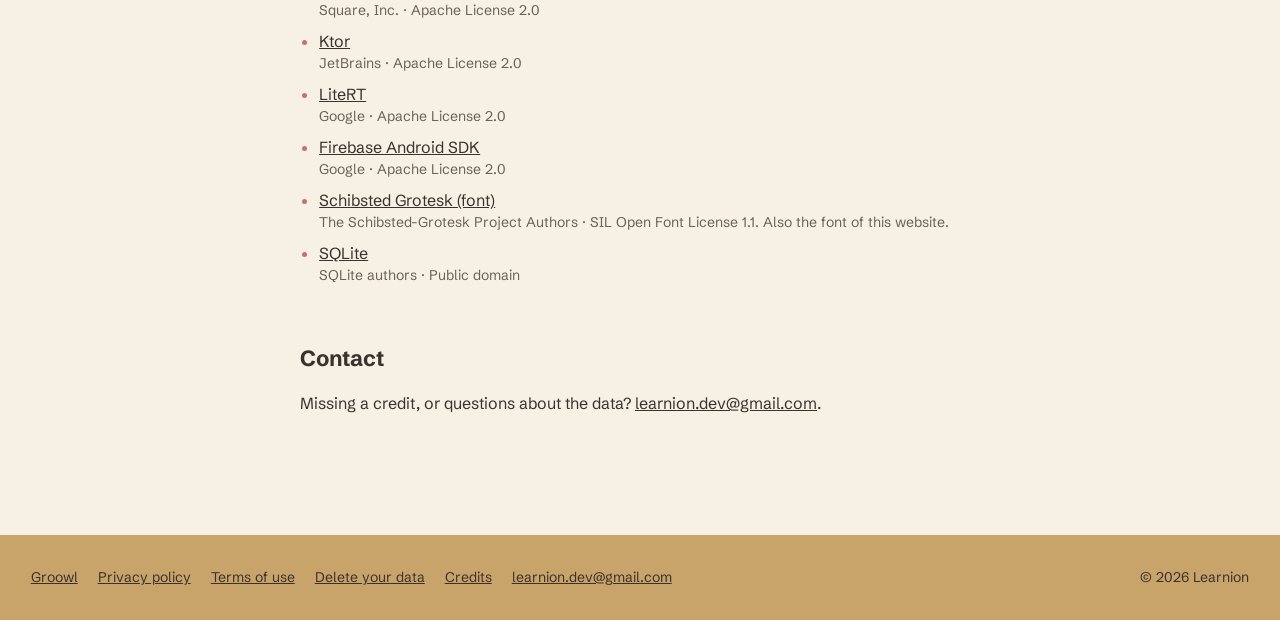
==== commit 715686f3: "Added delete data" ====
--- a/data/index.html
+++ b/data/index.html
@@ -98,7 +98,7 @@
 </main>
 
 <footer class="doc-foot">
-  <p class="foot-links"><a href="../index.html">Groowl</a> <a href="../privacy.html">Privacy policy</a> <a href="../terms.html">Terms of use</a> <a href="./">Credits</a> <a href="mailto:learnion.dev@gmail.com">learnion.dev@gmail.com</a></p>
+  <p class="foot-links"><a href="../index.html">Groowl</a> <a href="../privacy.html">Privacy policy</a> <a href="../terms.html">Terms of use</a> <a href="../delete-data.html">Delete your data</a> <a href="./">Credits</a> <a href="mailto:learnion.dev@gmail.com">learnion.dev@gmail.com</a></p>
   <p>© 2026 Learnion</p>
 </footer>
 </body>
